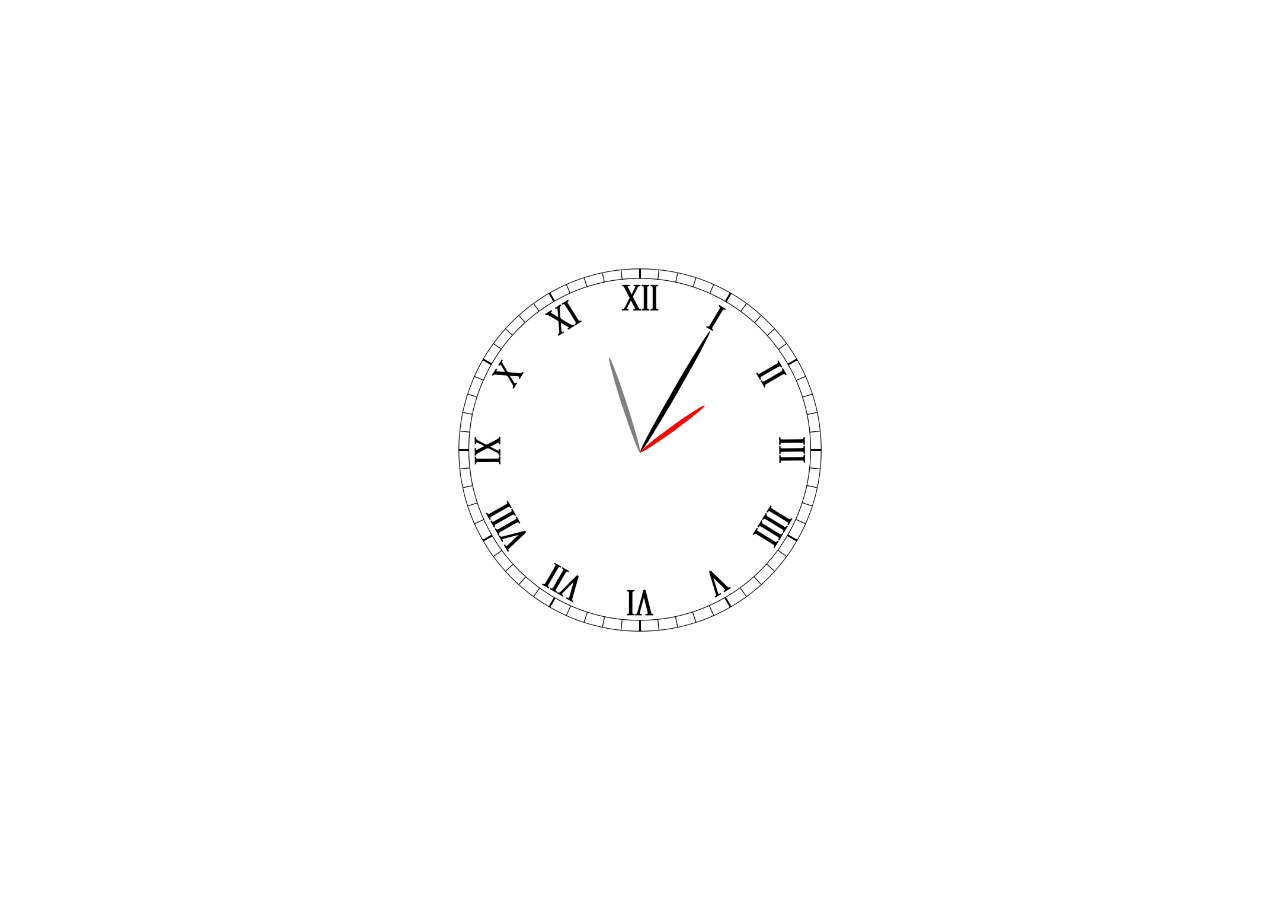
==== Simple Analog Clock/index.html @ fbcdd965 "Created Simple Analog Clock" ====
<!DOCTYPE html>
<html lang="en">
<head>
    <meta charset="UTF-8">
    <meta name="viewport" content="width=device-width, initial-scale=1.0">
    <link rel="stylesheet" href="style.css">
    <title>Analog Clock</title>
</head>
<body>
    <section>
        <div class="clock">
            <div class="hour"></div>
            <div class="min"></div>
            <div class="sec"></div>
        </div>
    </section>
    <script src="main.js"></script>
</body>
</html>
---- Simple Analog Clock/style.css ----
*{
    margin: 0;
    padding: 0;
    box-sizing: border-box;
}
section{
    height: 100vh;
    width: 100%;
    display: flex;
    align-items: center;
    justify-content: center;
}
.clock{
    /* background-color: gray; */
    height: 400px;
    width: 100%;
    max-width: 400px;
    border-radius: 50%;
    position: relative;
    background-image: url(img/clock-bg.png);
    background-position: center;
    background-size: contain;
    background-repeat: no-repeat;
}
.hour,
.min,
.sec{
    position: absolute;
    top: 50%;
    left: 50%;
    height: 5px;
    width: 35%;
    background-color: rgb(0, 0, 0);
    border-radius: 50%;
    transform: rotate(-90deg);
    transform-origin: left;
}
.min{
    width: 25%;
    background-color: grey;
}
.sec{
    width: 20%;
    background-color: red;
}
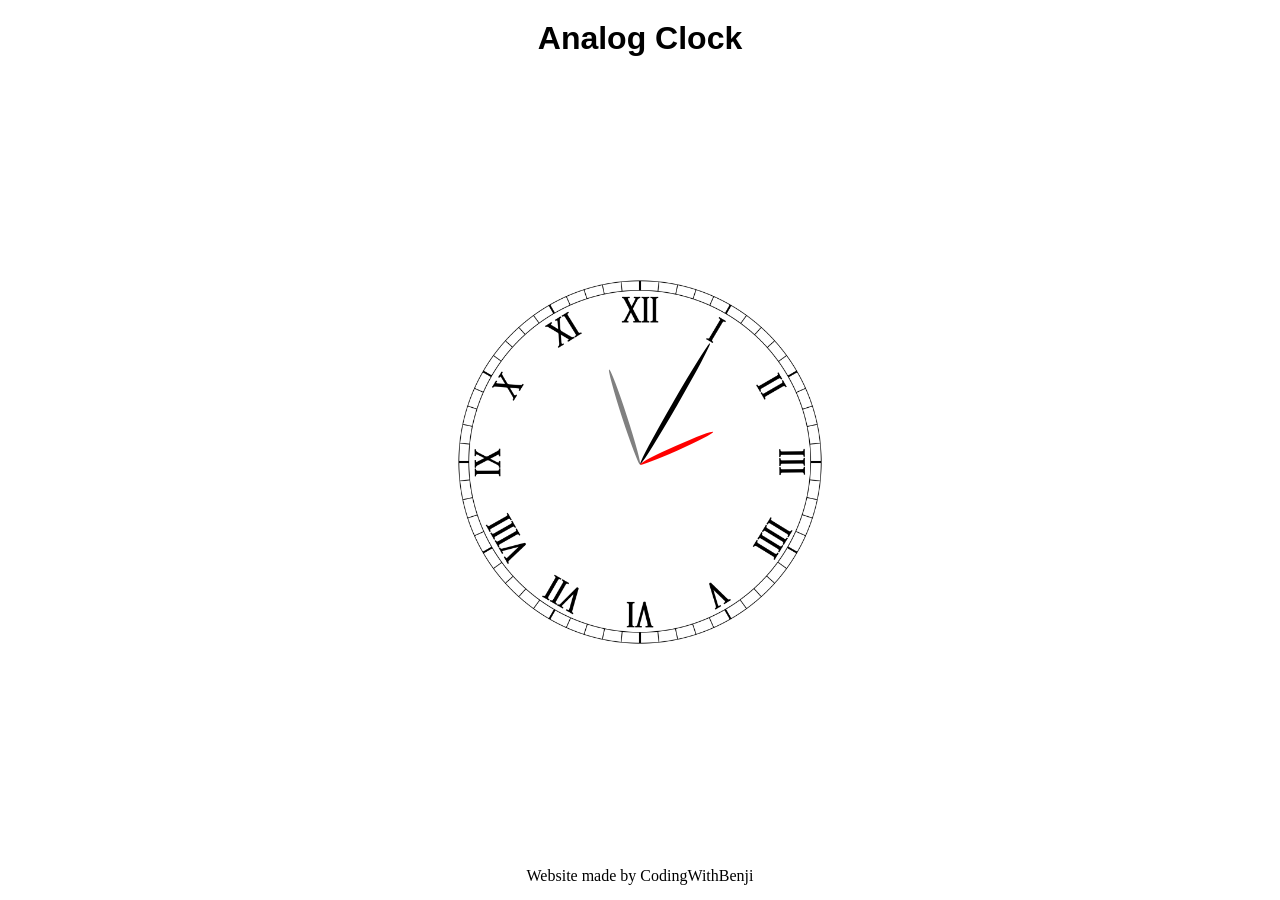
==== commit da996595: "Added header and footer text and styles" ====
--- a/Simple Analog Clock/index.html
+++ b/Simple Analog Clock/index.html
@@ -7,13 +7,24 @@
     <title>Analog Clock</title>
 </head>
 <body>
-    <section>
-        <div class="clock">
-            <div class="hour"></div>
-            <div class="min"></div>
-            <div class="sec"></div>
-        </div>
-    </section>
+    <header>
+        <h1>Analog Clock</h1>
+    </header>
+    
+    <main>
+        <section>
+            <div class="clock">
+                <div class="hour"></div>
+                <div class="min"></div>
+                <div class="sec"></div>
+            </div>
+        </section>
+    </main>
+    
+    <footer>
+        <p>Website made by CodingWithBenji</p>
+    </footer>
+
     <script src="main.js"></script>
 </body>
 </html>
--- a/Simple Analog Clock/style.css
+++ b/Simple Analog Clock/style.css
@@ -3,8 +3,17 @@
     padding: 0;
     box-sizing: border-box;
 }
+header h1{
+    text-align: center;
+    padding-top: 20px;
+    font-family: Verdana, Geneva, Tahoma, sans-serif;
+}
+
+footer{
+    text-align: center;
+}
 section{
-    height: 100vh;
+    height: 90vh;
     width: 100%;
     display: flex;
     align-items: center;
